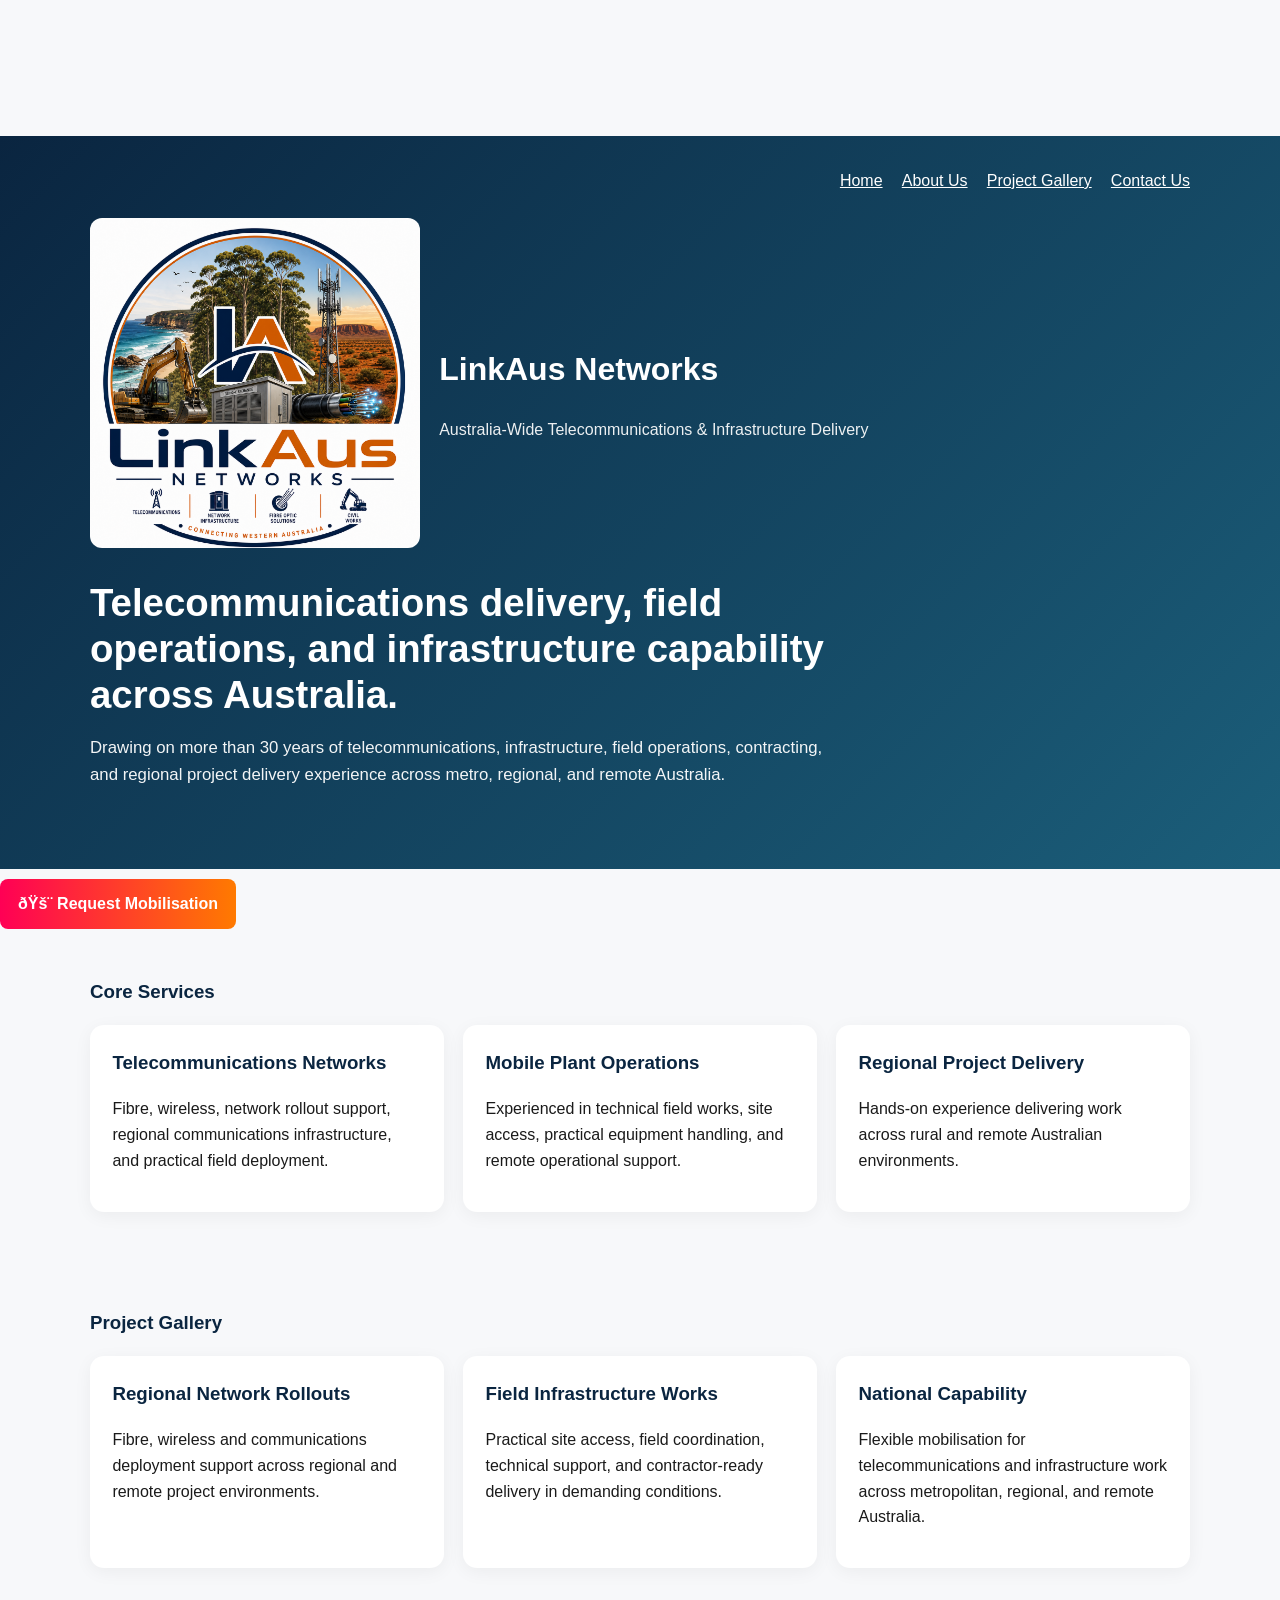
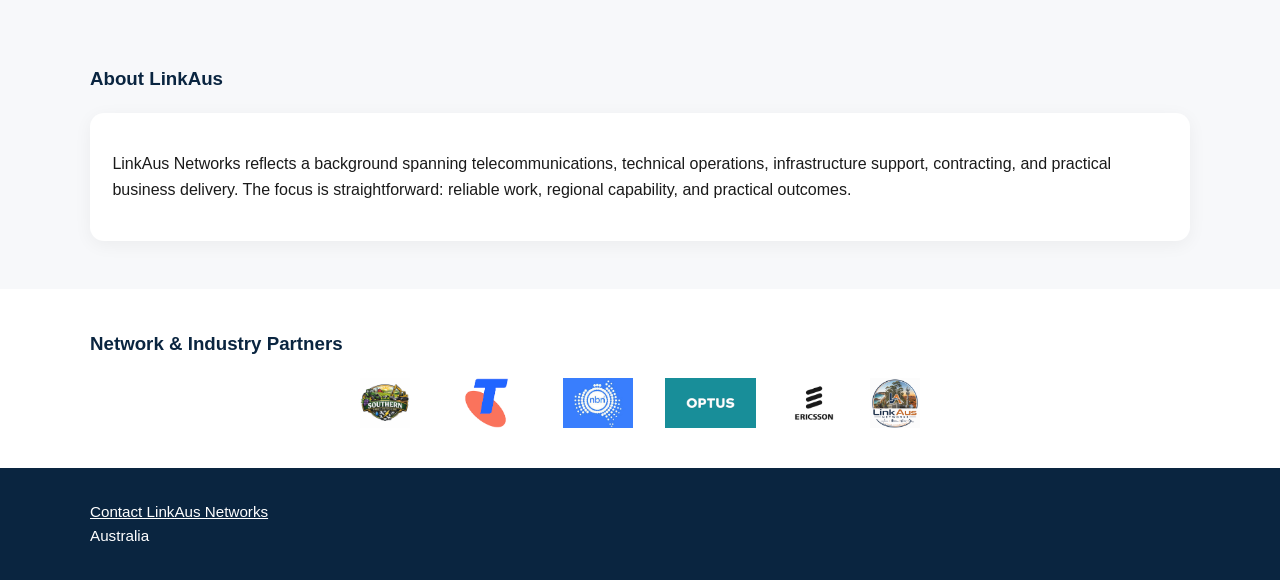
==== index.html @ 9fd8618a "Insert Google AdSense section in index.html Added Google AdSense section for advertisements." ====
<!DOCTYPE html>
<html lang="en">
<head>
  <section style="text-align:center; margin:20px 0;">
  <ins class="adsbygoogle"
       style="display:block"
       data-ad-client="ca-pub-5536657592585408"
       data-ad-slot="1234567890"
       data-ad-format="auto"
       data-full-width-responsive="true"></ins>

  <script>
    (adsbygoogle = window.adsbygoogle || []).push({});
  </script>
</section>
  <meta name="google-site-verification" content="YRaKLbdsqUbbgnBGzs4LiowwAv5nxZ3PjASLRzJKVyI" />
  <title>LinkAus Networks | Telecommunications & Infrastructure Across Australia</title>
<meta name="description" content="LinkAus Networks delivers telecommunications, fibre rollout, field operations and infrastructure support across metropolitan, regional and remote Australia." />
<meta name="keywords" content="telecommunications Australia, fibre rollout, infrastructure contractor, field operations, LinkAus Networks" />
<meta property="og:title" content="LinkAus Networks" />
<meta property="og:description" content="Telecommunications and infrastructure capability across Australia." />
<meta property="og:type" content="website" />
<meta property="og:url" content="https://linkaus.com.au/" />
  <meta charset="UTF-8" />
  <meta name="viewport" content="width=device-width, initial-scale=1.0" />
  <title>LinkAus Networks | Telecommunications & Infrastructure</title>
  <style>
    * { box-sizing: border-box; }
    body {
      margin: 0;
      font-family: Arial, Helvetica, sans-serif;
      line-height: 1.6;
      color: #1a1a1a;
      background: #f7f8fa;
    }
    header {
      background: linear-gradient(135deg, #0a2540, #1b5e7a);
      color: white;
      padding: 2rem 1.2rem 4rem;
    }
    .wrap {
      max-width: 1100px;
      margin: 0 auto;
    }
   .brand {
  display: flex;
  align-items: center;
  gap: 1.2rem;
  flex-wrap: wrap;
}

.site-logo {
  width: 330px;
  height: auto;
  flex-shrink: 0;
  display: block;
  border-radius: 12px;
  background: rgba(255,255,255,0.04);
}
    }
    h1 {
      margin: 0;
      font-size: 2.2rem;
      letter-spacing: 0.02em;
    }
    .tagline {
      margin-top: 0.2rem;
      font-size: 1rem;
      opacity: 0.92;
    }
    .hero {
      margin-top: 2rem;
      max-width: 760px;
    }
    .hero h2 {
      font-size: 2.4rem;
      line-height: 1.2;
      margin-bottom: 0.8rem;
    }
    .hero p {
      font-size: 1.05rem;
      opacity: 0.95;
    }
    section {
      padding: 3rem 1.2rem;
    }
    .grid {
      display: grid;
      grid-template-columns: repeat(auto-fit, minmax(250px, 1fr));
      gap: 1.2rem;
    }
    .card {
      background: white;
      padding: 1.4rem;
      border-radius: 14px;
      box-shadow: 0 4px 18px rgba(0,0,0,0.05);
    }
    h3 {
      margin-top: 0;
      color: #0a2540;
    }
    footer {
      background: #0a2540;
      color: white;
      padding: 2rem 1.2rem;
      font-size: 0.95rem;
    }
    a { color: inherit; }
  </style>
  <script async src="https://pagead2.googlesyndication.com/pagead/js/adsbygoogle.js?client=ca-pub-5536657592585408"
     crossorigin="anonymous"></script>
</head>
<body>
  <header>
    <div class="wrap">
      <nav style="display:flex; justify-content:flex-end; gap:1.2rem; margin-bottom:1.5rem; flex-wrap:wrap;">
        <a href="index.html">Home</a>
        <a href="about.html">About Us</a>
        <a href="projects.html">Project Gallery</a>
        <a href="contact.html">Contact Us</a>
      </nav>
      <div class="brand">
  <img src="LinkAus2.png" alt="LinkAus Networks logo" class="site-logo" />

  <div>
    <h1>LinkAus Networks</h1>
    <div class="tagline">Australia-Wide Telecommunications & Infrastructure Delivery</div>
  </div>
</div>
      <div class="hero">
        <h2>Telecommunications delivery, field operations, and infrastructure capability across Australia.</h2>
        <p>
          Drawing on more than 30 years of telecommunications, infrastructure, field operations, contracting, and regional project delivery experience across metro, regional, and remote Australia.
        </p>
      </div>
    </div>
  </header>
<a href="contact.html" style="
  display:inline-block;
  padding:12px 18px;
  background:linear-gradient(90deg,#ff0055,#ff7a00);
  color:#fff;
  font-weight:bold;
  border-radius:8px;
  text-decoration:none;
  margin-top:10px;
">
🚨 Request Mobilisation
</a>
  <section>
    <div class="wrap">
      <h3>Core Services</h3>
      <div class="grid">
        <div class="card">
          <h3>Telecommunications Networks</h3>
          <p>Fibre, wireless, network rollout support, regional communications infrastructure, and practical field deployment.</p>
        </div>
        <div class="card">
          <h3>Mobile Plant Operations</h3>
          <p>Experienced in technical field works, site access, practical equipment handling, and remote operational support.</p>
        </div>
        <div class="card">
          <h3>Regional Project Delivery</h3>
          <p>Hands-on experience delivering work across rural and remote Australian environments.</p>
        </div>
      </div>
    </div>
  </section>

  <section>
    <div class="wrap">
      <h3>Project Gallery</h3>
      <div class="grid">
        <div class="card">
          <h3>Regional Network Rollouts</h3>
          <p>Fibre, wireless and communications deployment support across regional and remote project environments.</p>
        </div>
        <div class="card">
          <h3>Field Infrastructure Works</h3>
          <p>Practical site access, field coordination, technical support, and contractor-ready delivery in demanding conditions.</p>
        </div>
        <div class="card">
          <h3>National Capability</h3>
          <p>Flexible mobilisation for telecommunications and infrastructure work across metropolitan, regional, and remote Australia.</p>
        </div>
      </div>
    </div>
  </section>

  <section>
    <div class="wrap">
      <h3>About LinkAus</h3>
      <div class="card">
        <p>
          LinkAus Networks reflects a background spanning telecommunications, technical operations, infrastructure support, contracting, and practical business delivery. The focus is straightforward: reliable work, regional capability, and practical outcomes.
        </p>
      </div>
    </div>
  </section>
  <section style="background:#ffffff; padding:2.5rem 1.2rem;">
    <div class="wrap">
      <h3 style="color:#0a2540; margin-bottom:1.2rem;">Network & Industry Partners</h3>

      <div style="
        display:flex;
        justify-content:center;
        align-items:center;
        gap:2rem;
        flex-wrap:wrap;
        opacity:0.9;
      ">
        <img src="SouthernFarm2.png" alt="Southern Farm Contracting" style="height:50px; object-fit:contain;">
        <img src="telstra logo.png" alt="Telstra" style="height:50px; object-fit:contain;">
        <img src="nbn logo.jpg" alt="NBN Co" style="height:50px; object-fit:contain;">
        <img src="optus logo.png" alt="Optus" style="height:50px; object-fit:contain;">
        <img src="Ericsson logo.png" alt="Ericsson" style="height:50px; object-fit:contain;">
        <img src="LinkAus Logo.png" alt="LinkAus Networks" style="height:50px; object-fit:contain;">
         
      </div>
    </div>
  </section>

  <footer>
    <div class="wrap">
      <a href="mailto:tim.hartwell@linkaus.com.au">Contact LinkAus Networks</a><br/>
      Australia
    </div>
  </footer>

  </footer>
</body>
</html>
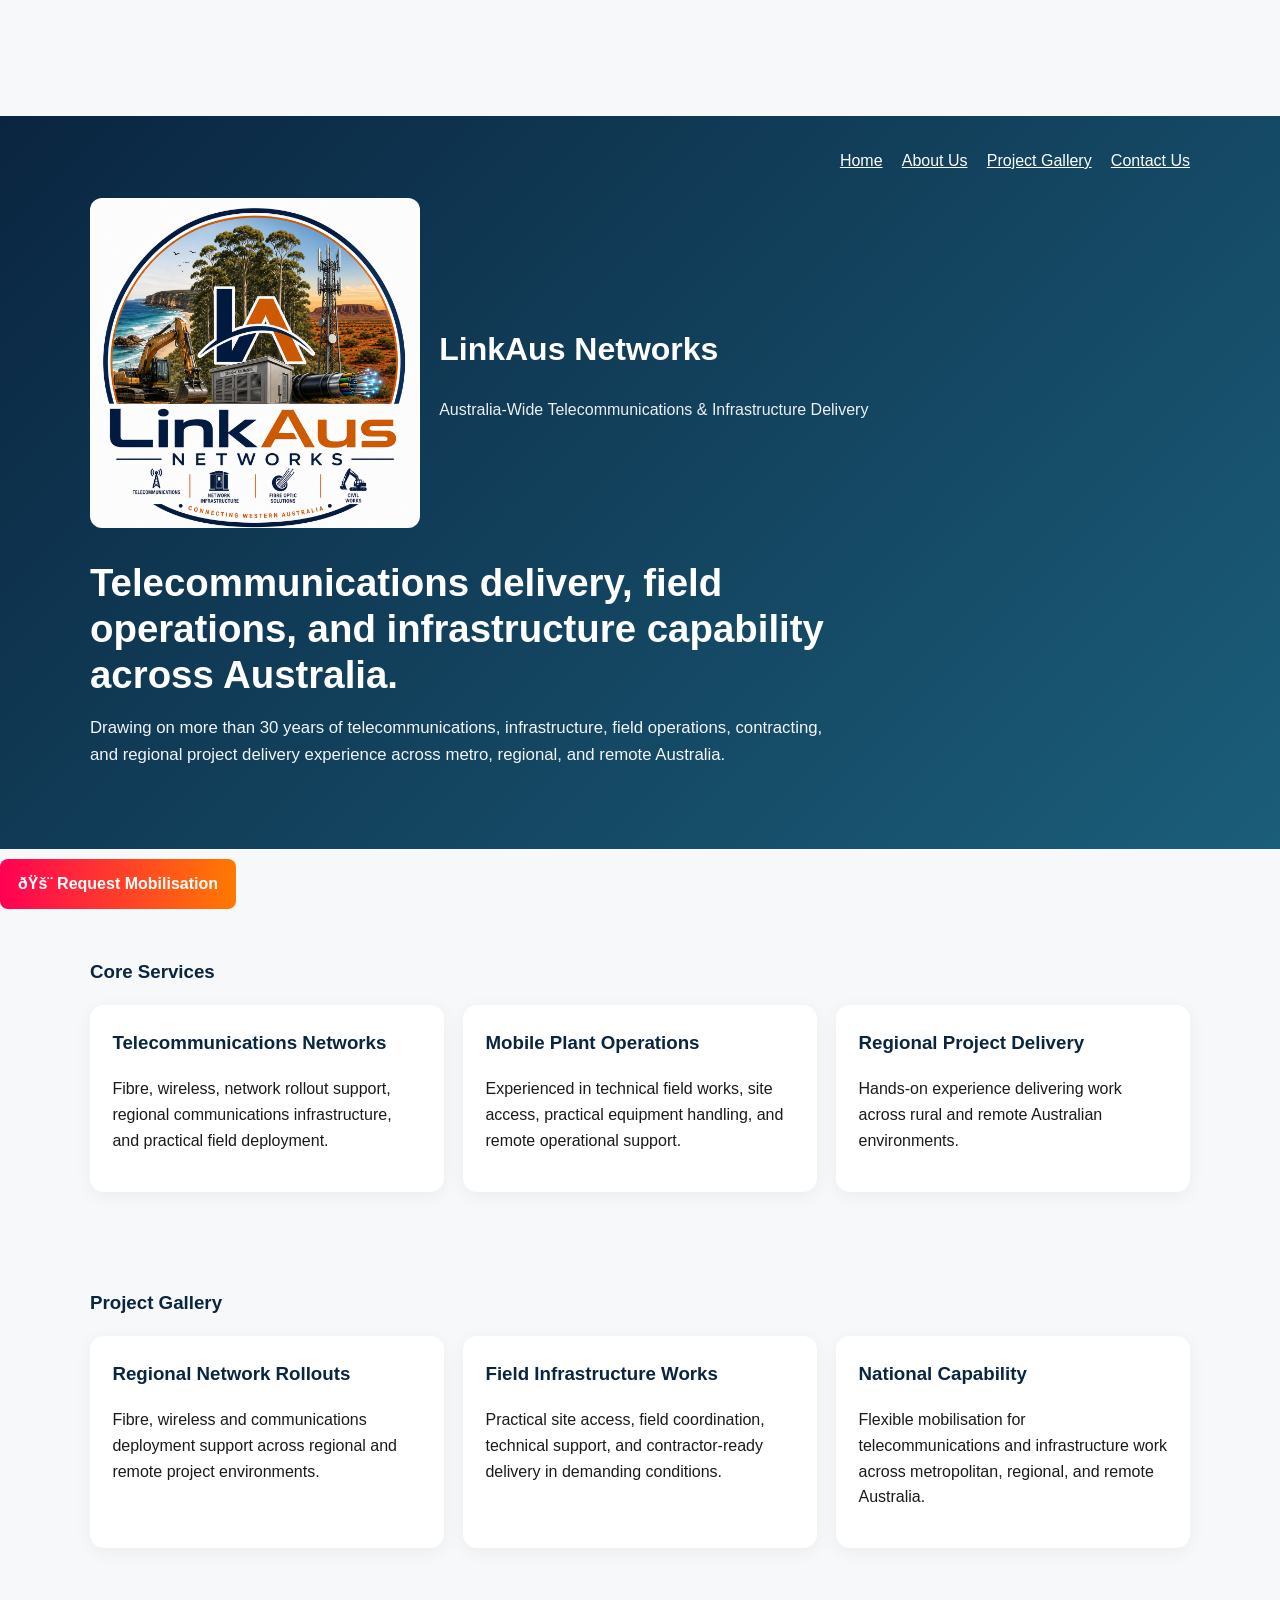
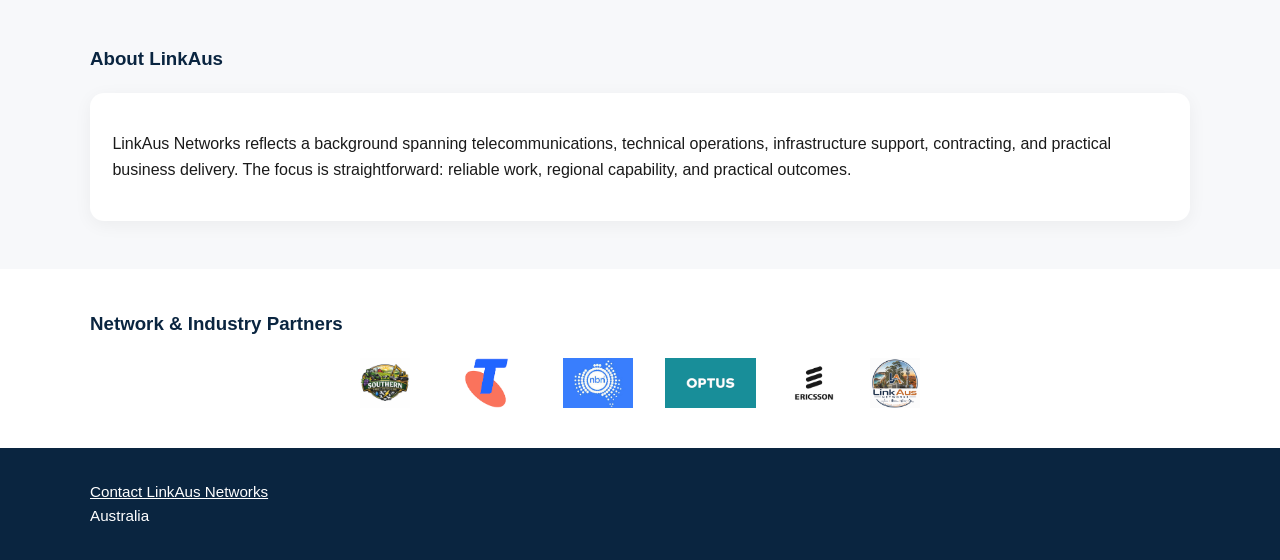
==== commit c0773a68: "Update index.html" ====
--- a/index.html
+++ b/index.html
@@ -1,7 +1,7 @@
 <!DOCTYPE html>
 <html lang="en">
 <head>
-  <section style="text-align:center; margin:20px 0;">
+  <section style="text-align:center; margin:10px 0;">
   <ins class="adsbygoogle"
        style="display:block"
        data-ad-client="ca-pub-5536657592585408"
@@ -228,5 +228,17 @@
   </footer>
 
   </footer>
+  <script async src="https://pagead2.googlesyndication.com/pagead/js/adsbygoogle.js?client=ca-pub-5536657592585408"
+     crossorigin="anonymous"></script>
+<!-- Telco Ads -->
+<ins class="adsbygoogle"
+     style="display:block"
+     data-ad-client="ca-pub-5536657592585408"
+     data-ad-slot="9720411680"
+     data-ad-format="auto"
+     data-full-width-responsive="true"></ins>
+<script>
+     (adsbygoogle = window.adsbygoogle || []).push({});
+</script>
 </body>
 </html>
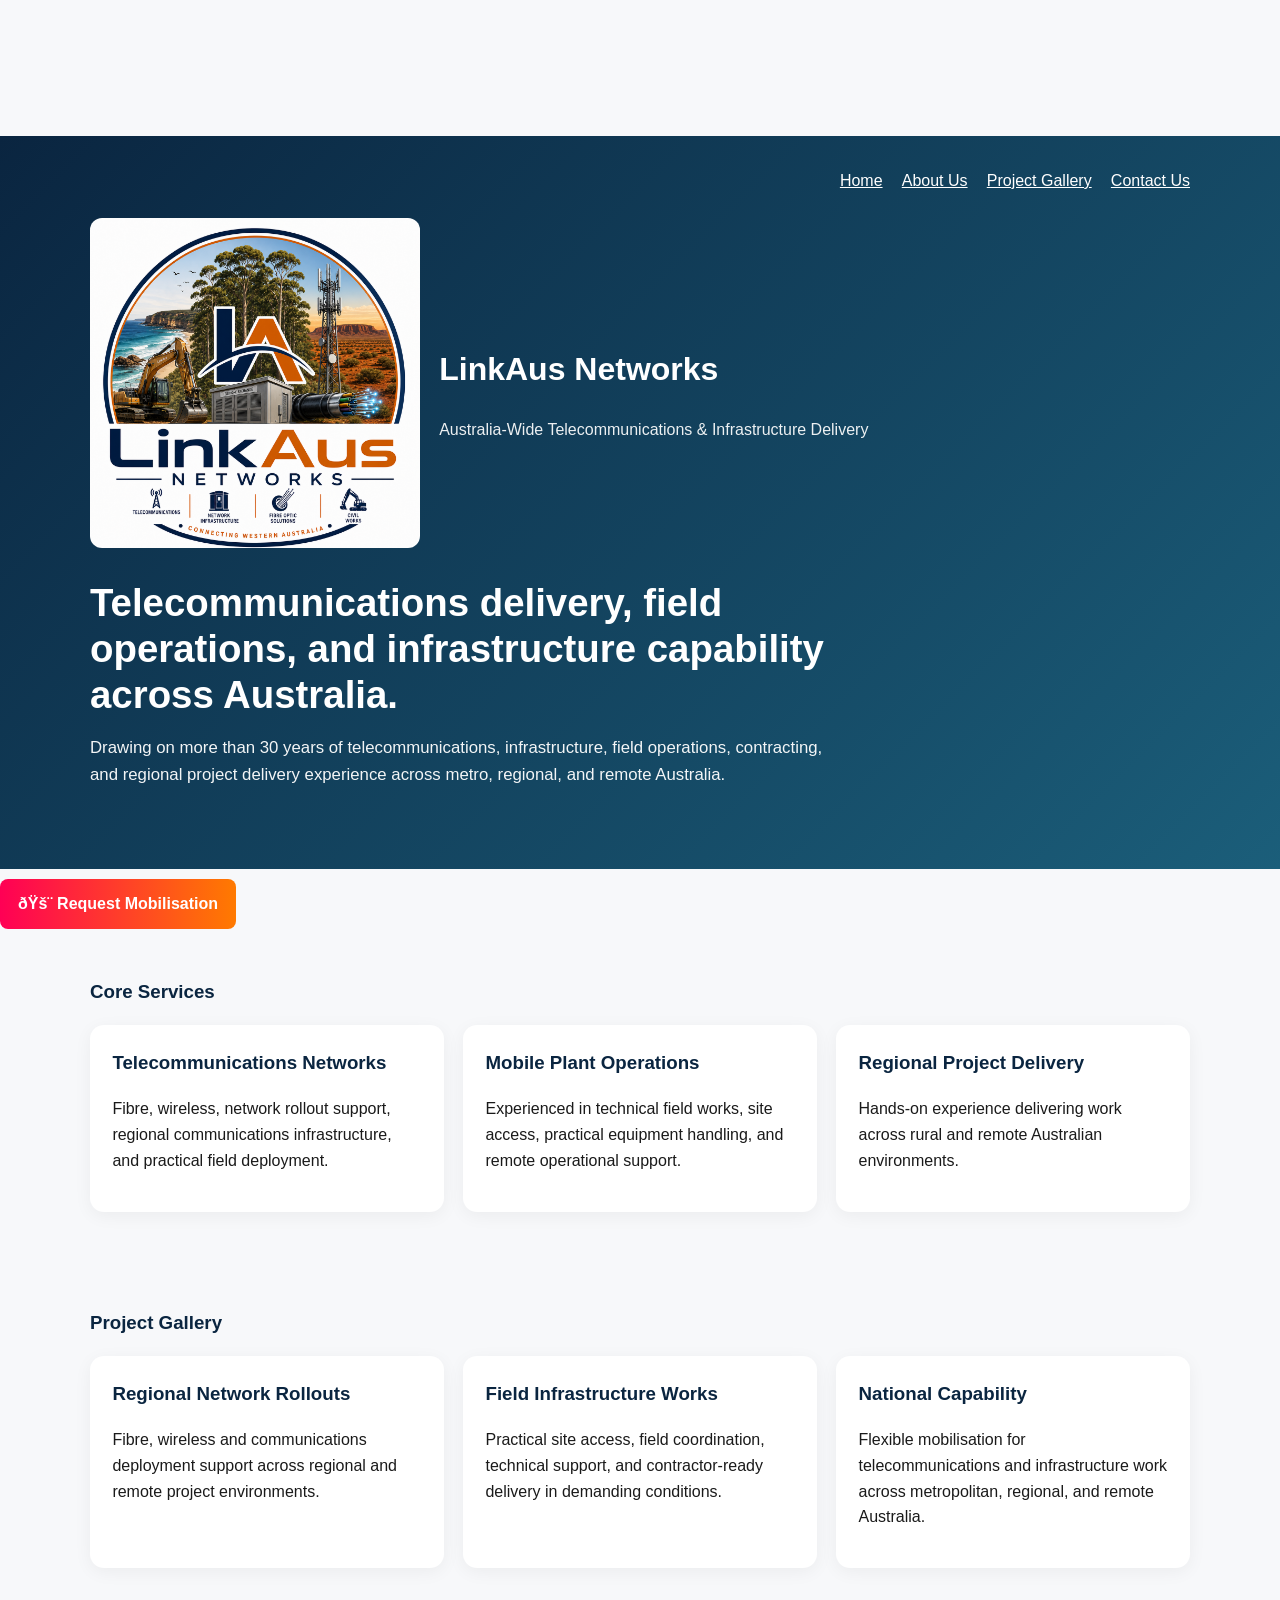
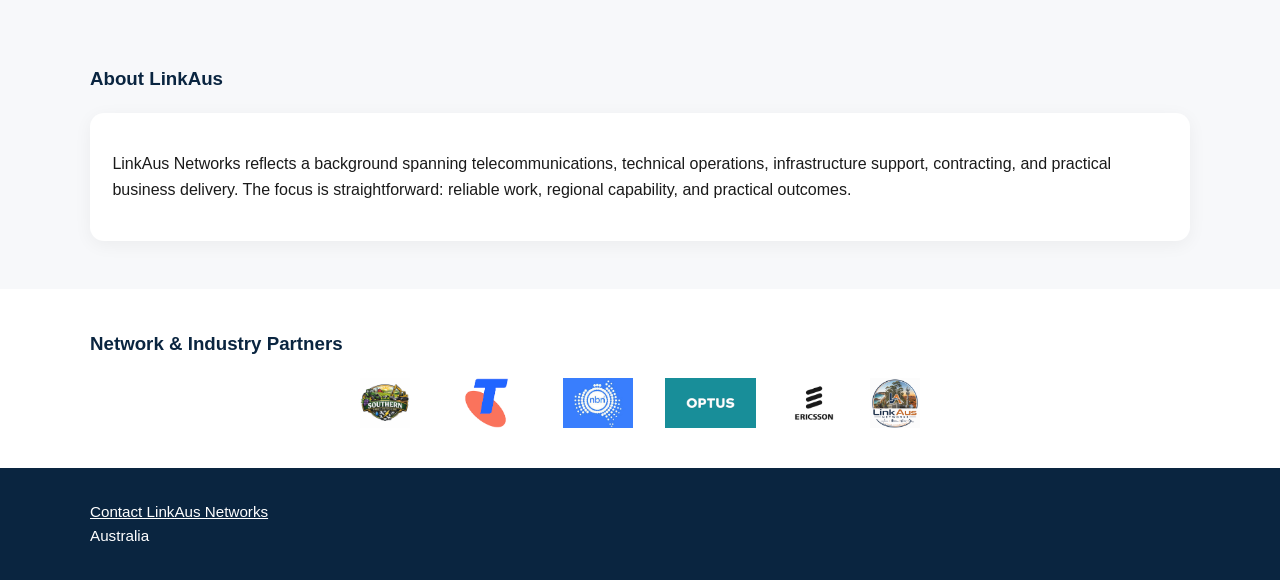
==== commit d18f5ee2: "Change ad slot ID in index.html Updated ad slot ID in the Google Ads section." ====
--- a/index.html
+++ b/index.html
@@ -1,14 +1,14 @@
 <!DOCTYPE html>
 <html lang="en">
 <head>
-  <section style="text-align:center; margin:10px 0;">
+ </header>
+  <section style="text-align:center; margin:20px 0;">
   <ins class="adsbygoogle"
        style="display:block"
        data-ad-client="ca-pub-5536657592585408"
-       data-ad-slot="1234567890"
+       data-ad-slot="9720411680"
        data-ad-format="auto"
        data-full-width-responsive="true"></ins>
-
   <script>
     (adsbygoogle = window.adsbygoogle || []).push({});
   </script>
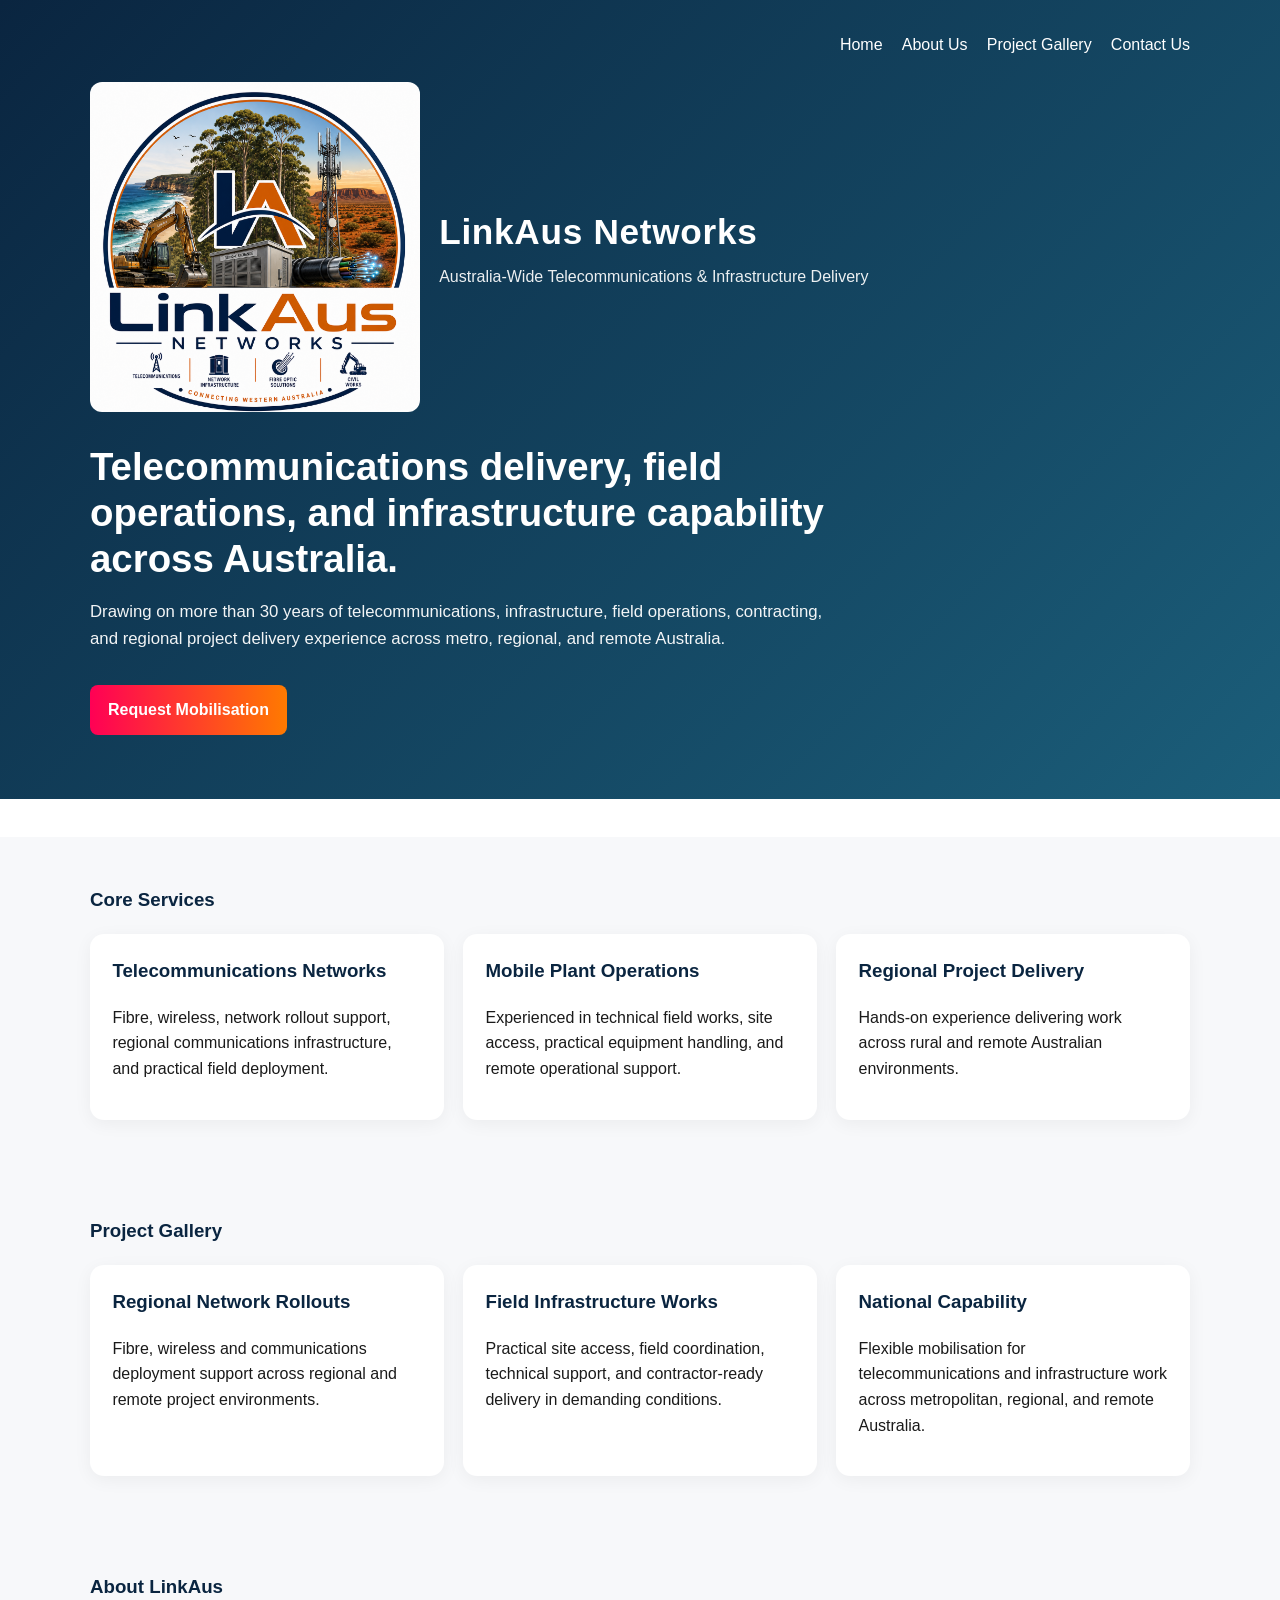
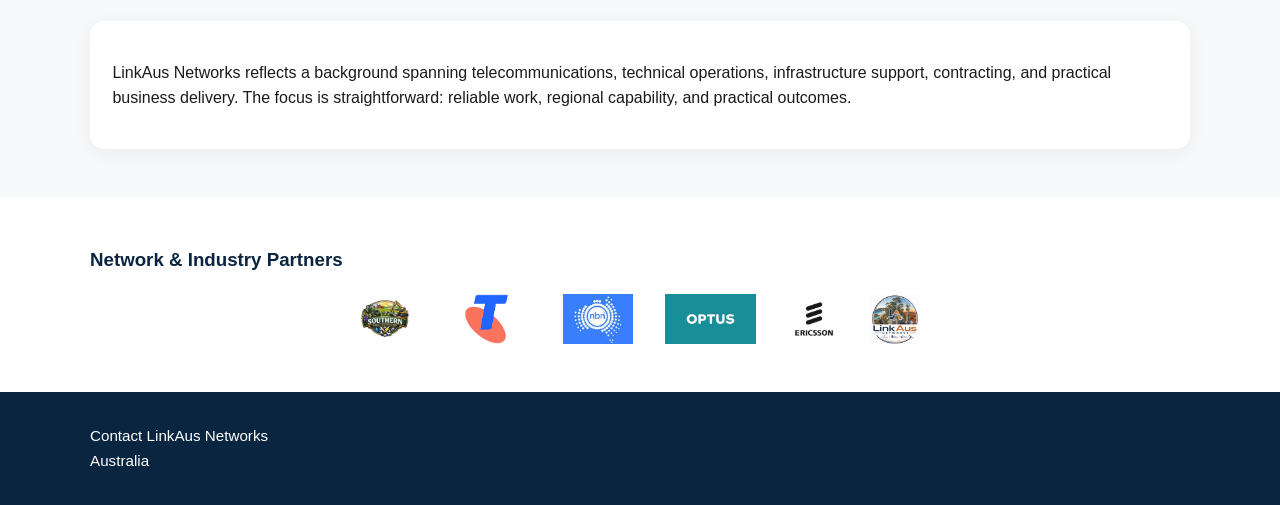
==== commit fee95145: "Refactor index.html for SEO and structure improvements Removed unnecessary ad section and updated me" ====
--- a/index.html
+++ b/index.html
@@ -1,31 +1,41 @@
 <!DOCTYPE html>
 <html lang="en">
 <head>
- </header>
-  <section style="text-align:center; margin:20px 0;">
-  <ins class="adsbygoogle"
-       style="display:block"
-       data-ad-client="ca-pub-5536657592585408"
-       data-ad-slot="9720411680"
-       data-ad-format="auto"
-       data-full-width-responsive="true"></ins>
-  <script>
-    (adsbygoogle = window.adsbygoogle || []).push({});
-  </script>
-</section>
-  <meta name="google-site-verification" content="YRaKLbdsqUbbgnBGzs4LiowwAv5nxZ3PjASLRzJKVyI" />
-  <title>LinkAus Networks | Telecommunications & Infrastructure Across Australia</title>
-<meta name="description" content="LinkAus Networks delivers telecommunications, fibre rollout, field operations and infrastructure support across metropolitan, regional and remote Australia." />
-<meta name="keywords" content="telecommunications Australia, fibre rollout, infrastructure contractor, field operations, LinkAus Networks" />
-<meta property="og:title" content="LinkAus Networks" />
-<meta property="og:description" content="Telecommunications and infrastructure capability across Australia." />
-<meta property="og:type" content="website" />
-<meta property="og:url" content="https://linkaus.com.au/" />
   <meta charset="UTF-8" />
   <meta name="viewport" content="width=device-width, initial-scale=1.0" />
-  <title>LinkAus Networks | Telecommunications & Infrastructure</title>
+
+  <title>LinkAus Networks | Telecommunications & Infrastructure Across Australia</title>
+
+  <meta
+    name="description"
+    content="LinkAus Networks delivers telecommunications, fibre rollout, field operations and infrastructure support across metropolitan, regional and remote Australia."
+  />
+  <meta
+    name="keywords"
+    content="telecommunications Australia, fibre rollout, infrastructure contractor, field operations, LinkAus Networks"
+  />
+  <meta
+    name="google-site-verification"
+    content="YRaKLbdsqUbbgnBGzs4LiowwAv5nxZ3PjASLRzJKVyI"
+  />
+
+  <meta property="og:title" content="LinkAus Networks" />
+  <meta
+    property="og:description"
+    content="Telecommunications and infrastructure capability across Australia."
+  />
+  <meta property="og:type" content="website" />
+  <meta property="og:url" content="https://linkaus.com.au/" />
+
+  <script async
+    src="https://pagead2.googlesyndication.com/pagead/js/adsbygoogle.js?client=ca-pub-5536657592585408"
+    crossorigin="anonymous"></script>
+
   <style>
-    * { box-sizing: border-box; }
+    * {
+      box-sizing: border-box;
+    }
+
     body {
       margin: 0;
       font-family: Arial, Helvetica, sans-serif;
@@ -33,135 +43,199 @@
       color: #1a1a1a;
       background: #f7f8fa;
     }
+
+    a {
+      color: inherit;
+      text-decoration: none;
+    }
+
+    .wrap {
+      max-width: 1100px;
+      margin: 0 auto;
+    }
+
     header {
       background: linear-gradient(135deg, #0a2540, #1b5e7a);
       color: white;
       padding: 2rem 1.2rem 4rem;
     }
-    .wrap {
-      max-width: 1100px;
-      margin: 0 auto;
-    }
-   .brand {
-  display: flex;
-  align-items: center;
-  gap: 1.2rem;
-  flex-wrap: wrap;
-}
-
-.site-logo {
-  width: 330px;
-  height: auto;
-  flex-shrink: 0;
-  display: block;
-  border-radius: 12px;
-  background: rgba(255,255,255,0.04);
-}
-    }
+
+    nav {
+      display: flex;
+      justify-content: flex-end;
+      gap: 1.2rem;
+      margin-bottom: 1.5rem;
+      flex-wrap: wrap;
+    }
+
+    .brand {
+      display: flex;
+      align-items: center;
+      gap: 1.2rem;
+      flex-wrap: wrap;
+    }
+
+    .site-logo {
+      width: 330px;
+      max-width: 100%;
+      height: auto;
+      flex-shrink: 0;
+      display: block;
+      border-radius: 12px;
+      background: rgba(255, 255, 255, 0.04);
+    }
+
     h1 {
       margin: 0;
       font-size: 2.2rem;
       letter-spacing: 0.02em;
     }
+
     .tagline {
       margin-top: 0.2rem;
       font-size: 1rem;
       opacity: 0.92;
     }
+
     .hero {
       margin-top: 2rem;
       max-width: 760px;
     }
+
     .hero h2 {
       font-size: 2.4rem;
       line-height: 1.2;
       margin-bottom: 0.8rem;
     }
+
     .hero p {
       font-size: 1.05rem;
       opacity: 0.95;
     }
+
     section {
       padding: 3rem 1.2rem;
     }
+
     .grid {
       display: grid;
       grid-template-columns: repeat(auto-fit, minmax(250px, 1fr));
       gap: 1.2rem;
     }
+
     .card {
       background: white;
       padding: 1.4rem;
       border-radius: 14px;
-      box-shadow: 0 4px 18px rgba(0,0,0,0.05);
-    }
+      box-shadow: 0 4px 18px rgba(0, 0, 0, 0.05);
+    }
+
     h3 {
       margin-top: 0;
       color: #0a2540;
     }
+
+    .cta-button {
+      display: inline-block;
+      padding: 12px 18px;
+      background: linear-gradient(90deg, #ff0055, #ff7a00);
+      color: #fff;
+      font-weight: bold;
+      border-radius: 8px;
+      margin-top: 1rem;
+    }
+
+    .ad-wrap {
+      padding: 1.2rem;
+      background: #ffffff;
+      text-align: center;
+    }
+
     footer {
       background: #0a2540;
       color: white;
       padding: 2rem 1.2rem;
       font-size: 0.95rem;
     }
-    a { color: inherit; }
   </style>
-  <script async src="https://pagead2.googlesyndication.com/pagead/js/adsbygoogle.js?client=ca-pub-5536657592585408"
-     crossorigin="anonymous"></script>
 </head>
+
 <body>
   <header>
     <div class="wrap">
-      <nav style="display:flex; justify-content:flex-end; gap:1.2rem; margin-bottom:1.5rem; flex-wrap:wrap;">
+      <nav>
         <a href="index.html">Home</a>
         <a href="about.html">About Us</a>
         <a href="projects.html">Project Gallery</a>
         <a href="contact.html">Contact Us</a>
       </nav>
+
       <div class="brand">
-  <img src="LinkAus2.png" alt="LinkAus Networks logo" class="site-logo" />
-
-  <div>
-    <h1>LinkAus Networks</h1>
-    <div class="tagline">Australia-Wide Telecommunications & Infrastructure Delivery</div>
+        <img src="LinkAus2.png" alt="LinkAus Networks logo" class="site-logo" />
+
+        <div>
+          <h1>LinkAus Networks</h1>
+          <div class="tagline">
+            Australia-Wide Telecommunications & Infrastructure Delivery
+          </div>
+        </div>
+      </div>
+
+      <div class="hero">
+        <h2>
+          Telecommunications delivery, field operations, and infrastructure capability across Australia.
+        </h2>
+
+        <p>
+          Drawing on more than 30 years of telecommunications, infrastructure,
+          field operations, contracting, and regional project delivery experience
+          across metro, regional, and remote Australia.
+        </p>
+
+        <a href="contact.html" class="cta-button">Request Mobilisation</a>
+      </div>
+    </div>
+  </header>
+
+  <div class="ad-wrap">
+    <ins class="adsbygoogle"
+         style="display:block"
+         data-ad-client="ca-pub-5536657592585408"
+         data-ad-slot="9720411680"
+         data-ad-format="auto"
+         data-full-width-responsive="true"></ins>
+    <script>
+      (adsbygoogle = window.adsbygoogle || []).push({});
+    </script>
   </div>
-</div>
-      <div class="hero">
-        <h2>Telecommunications delivery, field operations, and infrastructure capability across Australia.</h2>
-        <p>
-          Drawing on more than 30 years of telecommunications, infrastructure, field operations, contracting, and regional project delivery experience across metro, regional, and remote Australia.
-        </p>
-      </div>
-    </div>
-  </header>
-<a href="contact.html" style="
-  display:inline-block;
-  padding:12px 18px;
-  background:linear-gradient(90deg,#ff0055,#ff7a00);
-  color:#fff;
-  font-weight:bold;
-  border-radius:8px;
-  text-decoration:none;
-  margin-top:10px;
-">
-🚨 Request Mobilisation
-</a>
+
   <section>
     <div class="wrap">
       <h3>Core Services</h3>
+
       <div class="grid">
         <div class="card">
           <h3>Telecommunications Networks</h3>
-          <p>Fibre, wireless, network rollout support, regional communications infrastructure, and practical field deployment.</p>
-        </div>
+          <p>
+            Fibre, wireless, network rollout support, regional communications
+            infrastructure, and practical field deployment.
+          </p>
+        </div>
+
         <div class="card">
           <h3>Mobile Plant Operations</h3>
-          <p>Experienced in technical field works, site access, practical equipment handling, and remote operational support.</p>
-        </div>
+          <p>
+            Experienced in technical field works, site access, practical
+            equipment handling, and remote operational support.
+          </p>
+        </div>
+
         <div class="card">
           <h3>Regional Project Delivery</h3>
-          <p>Hands-on experience delivering work across rural and remote Australian environments.</p>
+          <p>
+            Hands-on experience delivering work across rural and remote
+            Australian environments.
+          </p>
         </div>
       </div>
     </div>
@@ -170,18 +244,30 @@
   <section>
     <div class="wrap">
       <h3>Project Gallery</h3>
+
       <div class="grid">
         <div class="card">
           <h3>Regional Network Rollouts</h3>
-          <p>Fibre, wireless and communications deployment support across regional and remote project environments.</p>
-        </div>
+          <p>
+            Fibre, wireless and communications deployment support across
+            regional and remote project environments.
+          </p>
+        </div>
+
         <div class="card">
           <h3>Field Infrastructure Works</h3>
-          <p>Practical site access, field coordination, technical support, and contractor-ready delivery in demanding conditions.</p>
-        </div>
+          <p>
+            Practical site access, field coordination, technical support,
+            and contractor-ready delivery in demanding conditions.
+          </p>
+        </div>
+
         <div class="card">
           <h3>National Capability</h3>
-          <p>Flexible mobilisation for telecommunications and infrastructure work across metropolitan, regional, and remote Australia.</p>
+          <p>
+            Flexible mobilisation for telecommunications and infrastructure work
+            across metropolitan, regional, and remote Australia.
+          </p>
         </div>
       </div>
     </div>
@@ -190,55 +276,38 @@
   <section>
     <div class="wrap">
       <h3>About LinkAus</h3>
+
       <div class="card">
         <p>
-          LinkAus Networks reflects a background spanning telecommunications, technical operations, infrastructure support, contracting, and practical business delivery. The focus is straightforward: reliable work, regional capability, and practical outcomes.
+          LinkAus Networks reflects a background spanning telecommunications,
+          technical operations, infrastructure support, contracting, and
+          practical business delivery. The focus is straightforward: reliable
+          work, regional capability, and practical outcomes.
         </p>
       </div>
     </div>
   </section>
-  <section style="background:#ffffff; padding:2.5rem 1.2rem;">
-    <div class="wrap">
-      <h3 style="color:#0a2540; margin-bottom:1.2rem;">Network & Industry Partners</h3>
-
-      <div style="
-        display:flex;
-        justify-content:center;
-        align-items:center;
-        gap:2rem;
-        flex-wrap:wrap;
-        opacity:0.9;
-      ">
+
+  <section style="background:#ffffff;">
+    <div class="wrap">
+      <h3 style="margin-bottom:1.2rem;">Network & Industry Partners</h3>
+
+      <div style="display:flex; justify-content:center; align-items:center; gap:2rem; flex-wrap:wrap; opacity:0.9;">
         <img src="SouthernFarm2.png" alt="Southern Farm Contracting" style="height:50px; object-fit:contain;">
         <img src="telstra logo.png" alt="Telstra" style="height:50px; object-fit:contain;">
         <img src="nbn logo.jpg" alt="NBN Co" style="height:50px; object-fit:contain;">
         <img src="optus logo.png" alt="Optus" style="height:50px; object-fit:contain;">
         <img src="Ericsson logo.png" alt="Ericsson" style="height:50px; object-fit:contain;">
         <img src="LinkAus Logo.png" alt="LinkAus Networks" style="height:50px; object-fit:contain;">
-         
       </div>
     </div>
   </section>
 
   <footer>
     <div class="wrap">
-      <a href="mailto:tim.hartwell@linkaus.com.au">Contact LinkAus Networks</a><br/>
+      <a href="mailto:tim.hartwell@linkaus.com.au">Contact LinkAus Networks</a><br />
       Australia
     </div>
   </footer>
-
-  </footer>
-  <script async src="https://pagead2.googlesyndication.com/pagead/js/adsbygoogle.js?client=ca-pub-5536657592585408"
-     crossorigin="anonymous"></script>
-<!-- Telco Ads -->
-<ins class="adsbygoogle"
-     style="display:block"
-     data-ad-client="ca-pub-5536657592585408"
-     data-ad-slot="9720411680"
-     data-ad-format="auto"
-     data-full-width-responsive="true"></ins>
-<script>
-     (adsbygoogle = window.adsbygoogle || []).push({});
-</script>
 </body>
 </html>
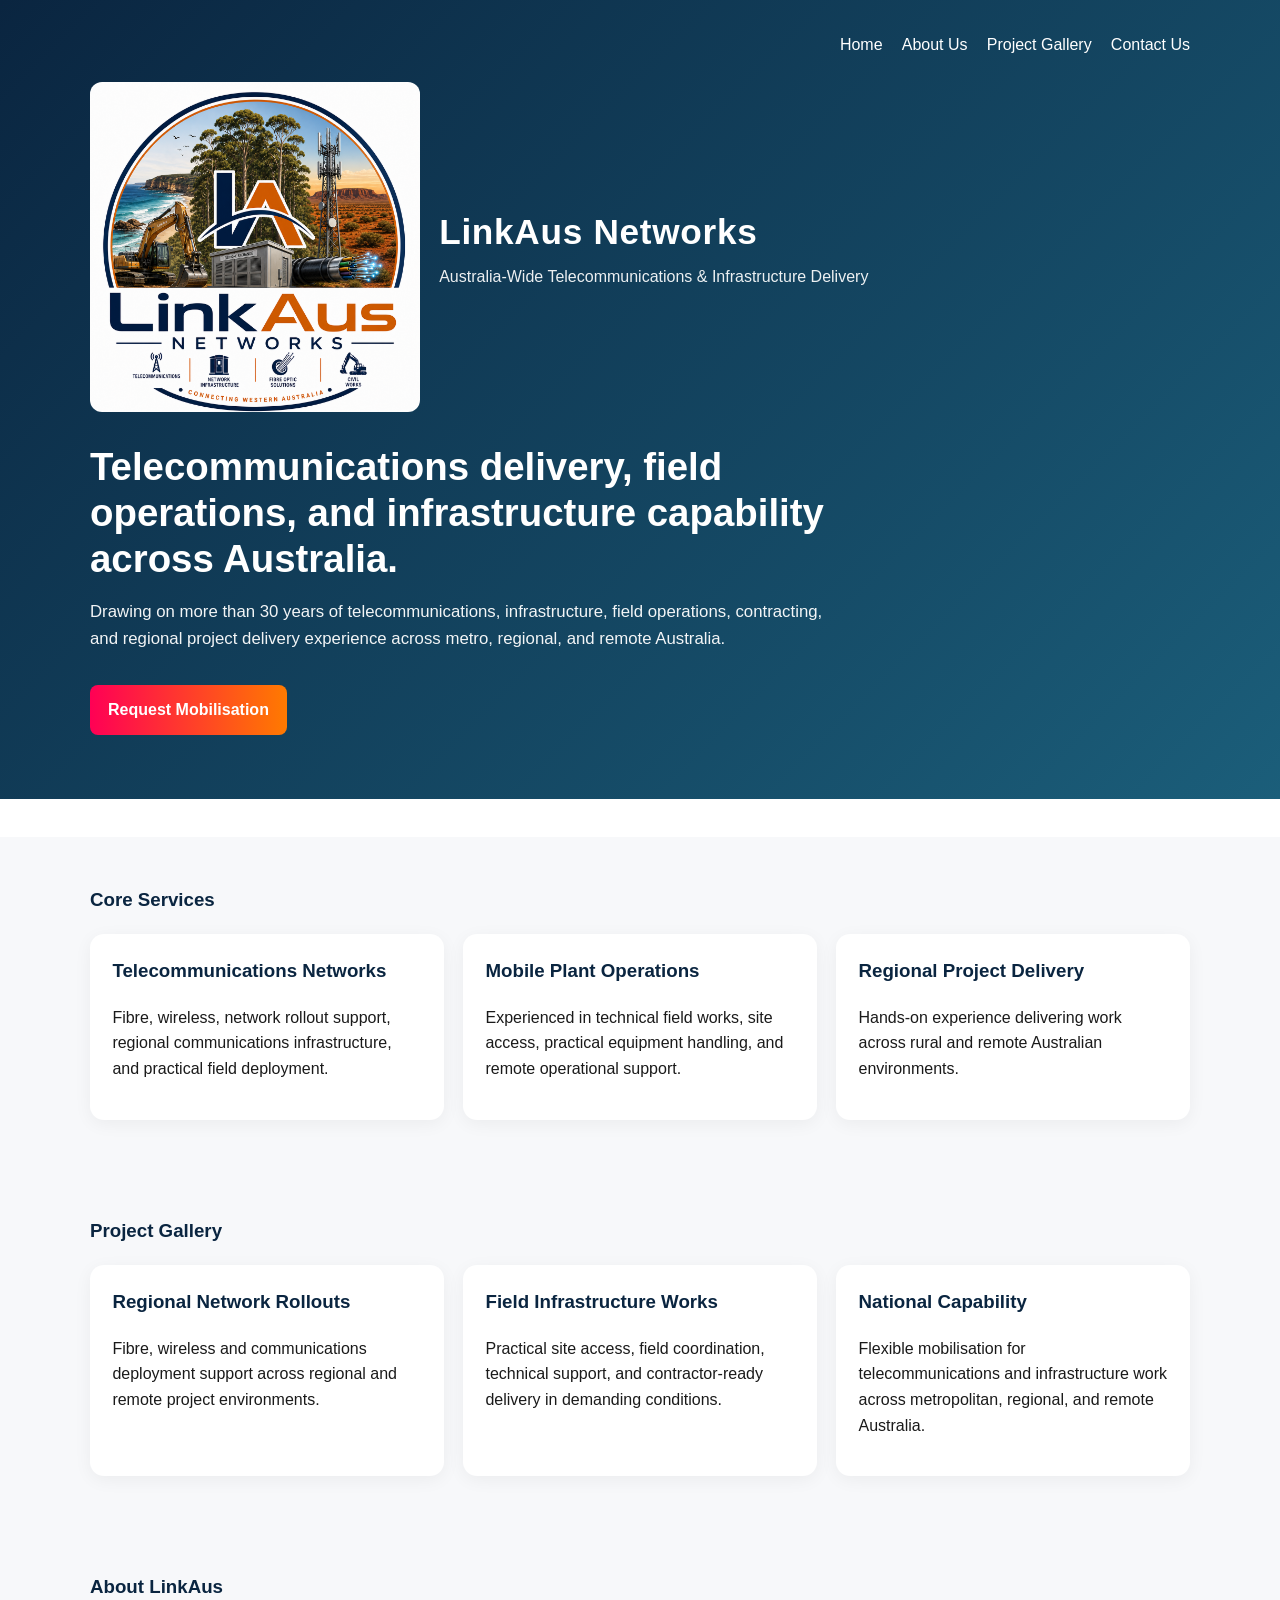
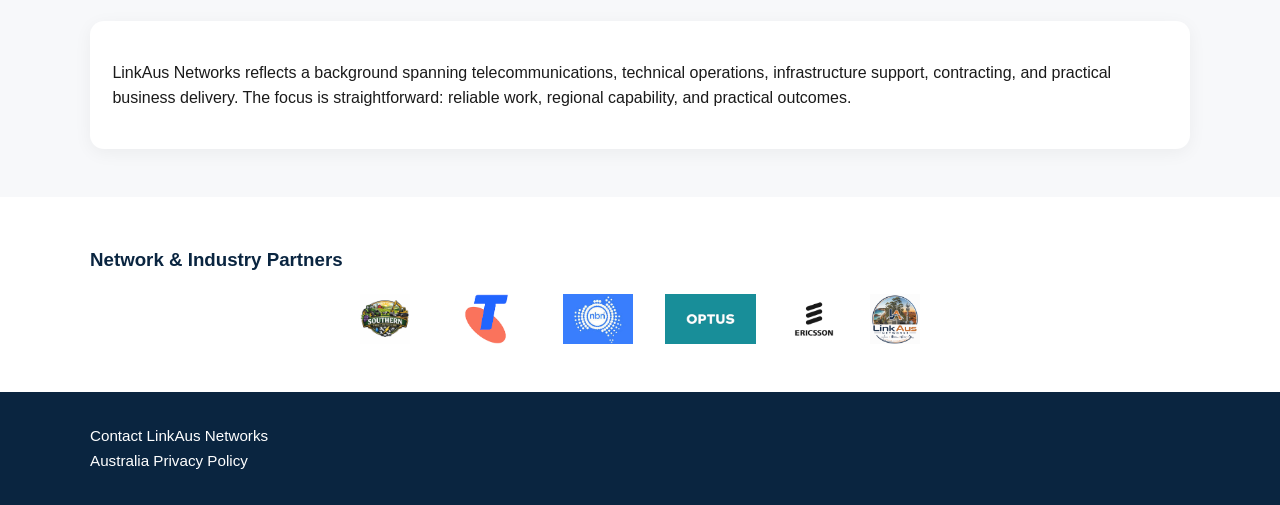
==== commit 8dcff3fd: "Update index.html" ====
--- a/index.html
+++ b/index.html
@@ -307,6 +307,7 @@
     <div class="wrap">
       <a href="mailto:tim.hartwell@linkaus.com.au">Contact LinkAus Networks</a><br />
       Australia
+      <a href="privacy.html">Privacy Policy</a>
     </div>
   </footer>
 </body>
